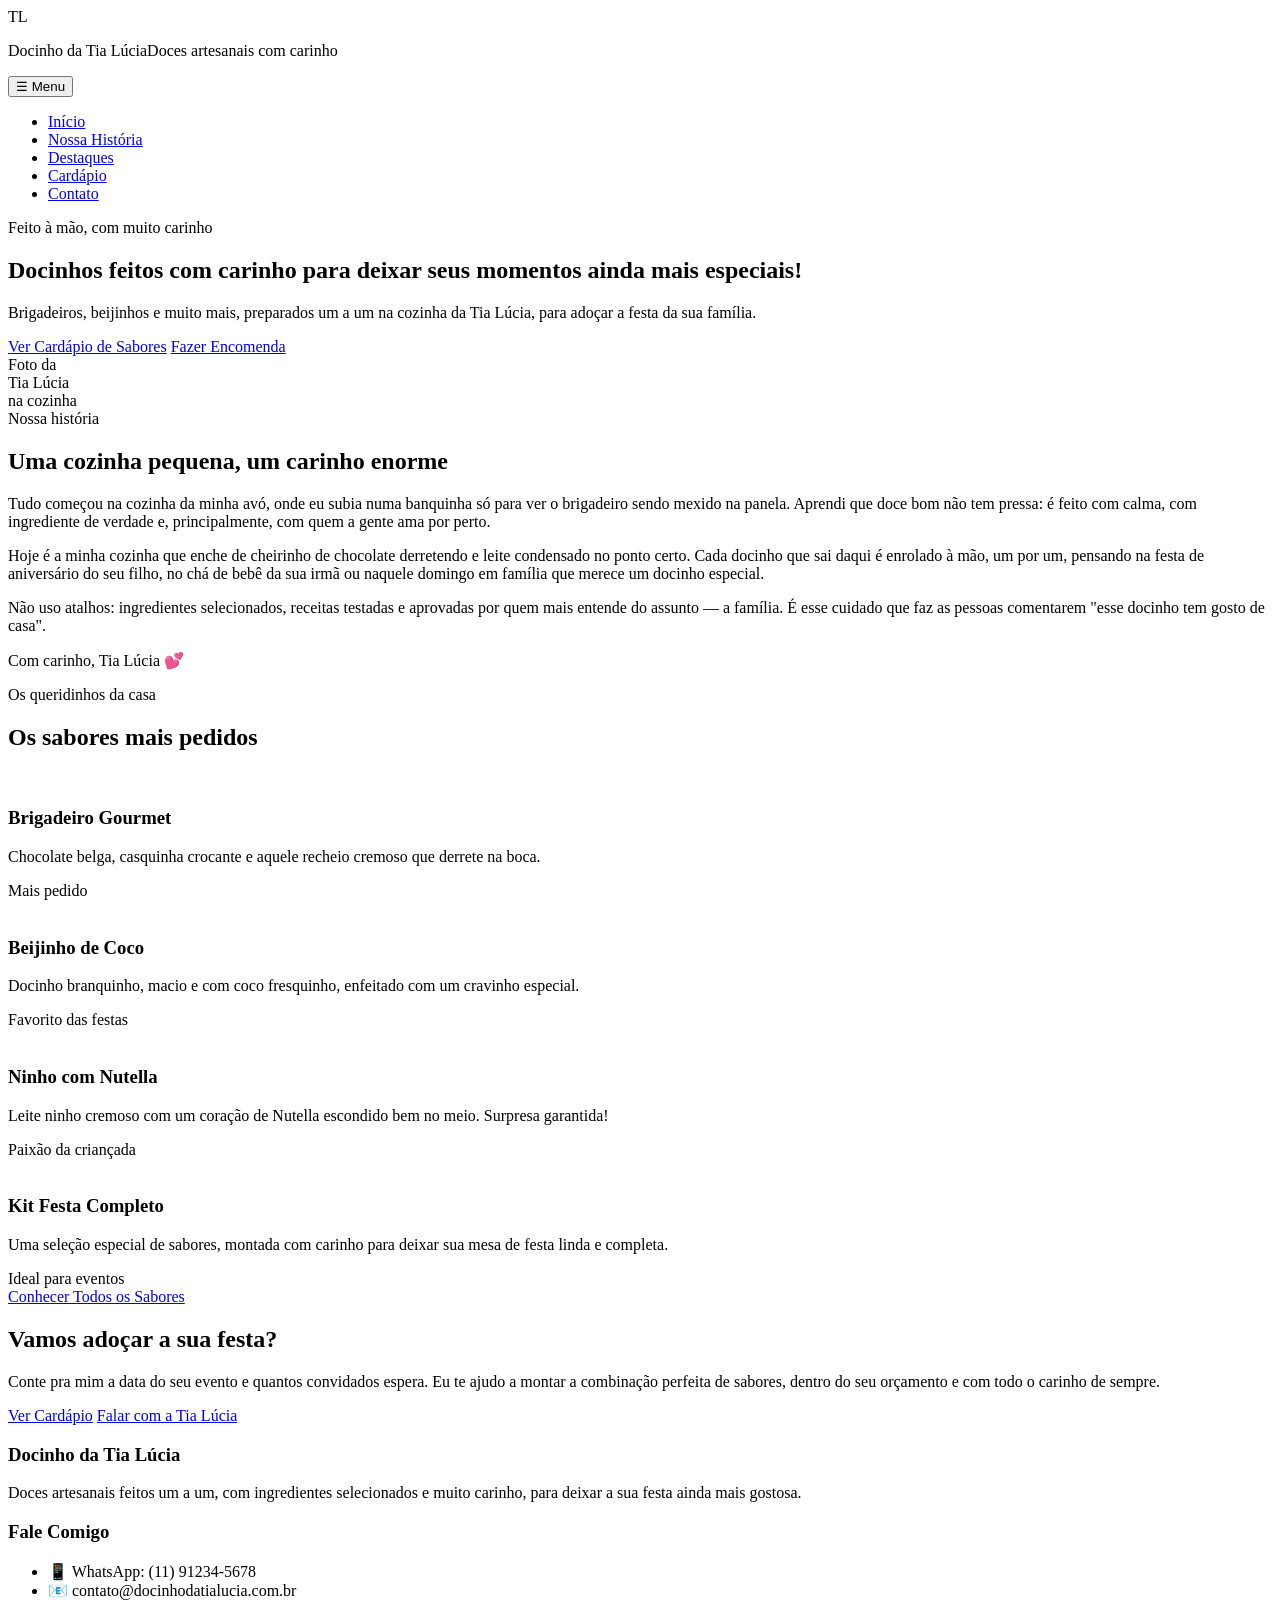
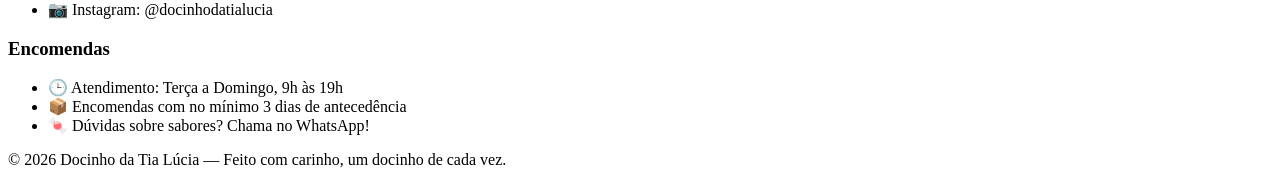
==== index.html @ d93f24ee "Add files via upload" ====
<!DOCTYPE html>
<html lang="pt-BR">
<head>
<meta charset="UTF-8">
<meta name="viewport" content="width=device-width, initial-scale=1.0">
<title>Docinho da Tia Lúcia | Doces artesanais feitos com carinho</title>
<meta name="description" content="Docinhos artesanais para festas, aniversários e reuniões de família. Feitos à mão pela Tia Lúcia, com ingredientes selecionados e muito carinho.">
<link rel="preconnect" href="https://fonts.googleapis.com">
<link rel="stylesheet" href="css/style.css">
</head>
<body>

<!-- ===================== CABEÇALHO ===================== -->
<header class="cabecalho">
  <div class="container">
    <div class="marca">
      <!-- ESPAÇO RESERVADO PARA A LOGO (feita no Canva).
           Quando a logo estiver pronta, troque a div abaixo por:
           <img src="imagens/logo.png" alt="Logo Docinho da Tia Lúcia" class="logo-img" width="56" height="56"> -->
      <div class="logo-placeholder" aria-hidden="true">TL</div>
      <p class="nome-marca">Docinho da Tia Lúcia<span>Doces artesanais com carinho</span></p>
    </div>

    <button class="menu-toggle" aria-label="Abrir menu de navegação" aria-expanded="false">☰ Menu</button>

    <nav class="nav-principal" aria-label="Navegação principal">
      <ul>
        <li><a href="index.html" class="ativo">Início</a></li>
        <li><a href="index.html#sobre">Nossa História</a></li>
        <li><a href="index.html#destaques">Destaques</a></li>
        <li><a href="produtos.html">Cardápio</a></li>
        <li><a href="index.html#contato">Contato</a></li>
      </ul>
    </nav>
  </div>
</header>

<!-- ===================== BANNER PRINCIPAL ===================== -->
<section class="hero">
  <div class="hero-conteudo">
    <span class="selo">Feito à mão, com muito carinho</span>
    <h1>Docinhos feitos com carinho para deixar seus momentos ainda mais especiais!</h1>
    <p class="subtitulo">Brigadeiros, beijinhos e muito mais, preparados um a um na cozinha da Tia Lúcia, para adoçar a festa da sua família.</p>
    <div class="grupo-botoes">
      <a href="produtos.html" class="btn btn-primario">Ver Cardápio de Sabores</a>
      <a href="#contato" class="btn btn-secundario">Fazer Encomenda</a>
    </div>
  </div>
</section>
<div class="borda-forminha" aria-hidden="true"></div>

<!-- ===================== SOBRE NÓS ===================== -->
<section class="sobre revelar" id="sobre">
  <div class="container">
    <div class="sobre-foto">
      <!-- ESPAÇO RESERVADO PARA FOTO DA TIA LÚCIA.
           Substitua a div abaixo por:
           <img src="imagens/tia-lucia.jpg" alt="Tia Lúcia sorrindo na cozinha, preparando docinhos" class="moldura-forminha"> -->
      <div class="moldura-forminha" aria-hidden="true">Foto da<br>Tia Lúcia<br>na cozinha</div>
    </div>

    <div class="sobre-texto">
      <span class="rotulo-secao">Nossa história</span>
      <h2 class="titulo-secao">Uma cozinha pequena, um carinho enorme</h2>
      <p>Tudo começou na cozinha da minha avó, onde eu subia numa banquinha só para ver o brigadeiro sendo mexido na panela. Aprendi que doce bom não tem pressa: é feito com calma, com ingrediente de verdade e, principalmente, com quem a gente ama por perto.</p>
      <p>Hoje é a minha cozinha que enche de cheirinho de chocolate derretendo e leite condensado no ponto certo. Cada docinho que sai daqui é enrolado à mão, um por um, pensando na festa de aniversário do seu filho, no chá de bebê da sua irmã ou naquele domingo em família que merece um docinho especial.</p>
      <p>Não uso atalhos: ingredientes selecionados, receitas testadas e aprovadas por quem mais entende do assunto — a família. É esse cuidado que faz as pessoas comentarem "esse docinho tem gosto de casa".</p>
      <p class="assinatura">Com carinho, Tia Lúcia 💕</p>
    </div>
  </div>
</section>

<!-- ===================== DESTAQUES ===================== -->
<section class="destaques revelar" id="destaques">
  <div class="container">
    <span class="rotulo-secao">Os queridinhos da casa</span>
    <h2 class="titulo-secao">Os sabores mais pedidos</h2>

    <div class="grade-cards">

      <article class="card-doce">
        <!-- Foto ilustrativa (banco de imagens gratuito Pexels). Troque pela foto real do seu docinho quando tiver. -->
        <div class="foto-doce tem-foto" aria-hidden="true">
          <img src="https://images.pexels.com/photos/33158039/pexels-photo-33158039.jpeg?auto=compress&cs=tinysrgb&w=400" alt="" loading="lazy">
        </div>
        <h3>Brigadeiro Gourmet</h3>
        <p>Chocolate belga, casquinha crocante e aquele recheio cremoso que derrete na boca.</p>
        <span class="etiqueta">Mais pedido</span>
      </article>

      <article class="card-doce">
        <div class="foto-doce tem-foto" aria-hidden="true">
          <img src="https://images.pexels.com/photos/6441165/pexels-photo-6441165.jpeg?auto=compress&cs=tinysrgb&w=400" alt="" loading="lazy">
        </div>
        <h3>Beijinho de Coco</h3>
        <p>Docinho branquinho, macio e com coco fresquinho, enfeitado com um cravinho especial.</p>
        <span class="etiqueta">Favorito das festas</span>
      </article>

      <article class="card-doce">
        <div class="foto-doce tem-foto" aria-hidden="true">
          <img src="https://images.pexels.com/photos/9500620/pexels-photo-9500620.jpeg?auto=compress&cs=tinysrgb&w=400" alt="" loading="lazy">
        </div>
        <h3>Ninho com Nutella</h3>
        <p>Leite ninho cremoso com um coração de Nutella escondido bem no meio. Surpresa garantida!</p>
        <span class="etiqueta">Paixão da criançada</span>
      </article>

      <article class="card-doce">
        <div class="foto-doce tem-foto" aria-hidden="true">
          <img src="https://images.pexels.com/photos/28613103/pexels-photo-28613103.jpeg?auto=compress&cs=tinysrgb&w=400" alt="" loading="lazy">
        </div>
        <h3>Kit Festa Completo</h3>
        <p>Uma seleção especial de sabores, montada com carinho para deixar sua mesa de festa linda e completa.</p>
        <span class="etiqueta">Ideal para eventos</span>
      </article>

    </div>

    <div class="grupo-botoes" style="justify-content:center;">
      <a href="produtos.html" class="btn btn-primario">Conhecer Todos os Sabores</a>
    </div>
  </div>
</section>

<!-- ===================== FAIXA DE CHAMADA PARA AÇÃO ===================== -->
<section class="faixa-cta revelar">
  <div class="container">
    <h2 class="titulo-secao">Vamos adoçar a sua festa?</h2>
    <p>Conte pra mim a data do seu evento e quantos convidados espera. Eu te ajudo a montar a combinação perfeita de sabores, dentro do seu orçamento e com todo o carinho de sempre.</p>
    <div class="grupo-botoes">
      <a href="produtos.html" class="btn btn-secundario">Ver Cardápio</a>
      <a href="#contato" class="btn btn-primario" style="background:var(--rosa-doce);">Falar com a Tia Lúcia</a>
    </div>
  </div>
</section>

<!-- ===================== RODAPÉ / CONTATO ===================== -->
<footer class="rodape" id="contato">
  <div class="container">
    <div>
      <h3>Docinho da Tia Lúcia</h3>
      <p>Doces artesanais feitos um a um, com ingredientes selecionados e muito carinho, para deixar a sua festa ainda mais gostosa.</p>
    </div>

    <div>
      <h3>Fale Comigo</h3>
      <ul>
        <li>📱 WhatsApp: (11) 91234-5678</li>
        <li>📧 contato@docinhodatialucia.com.br</li>
        <li>📷 Instagram: @docinhodatialucia</li>
      </ul>
    </div>

    <div>
      <h3>Encomendas</h3>
      <ul>
        <li>🕒 Atendimento: Terça a Domingo, 9h às 19h</li>
        <li>📦 Encomendas com no mínimo 3 dias de antecedência</li>
        <li>🍬 Dúvidas sobre sabores? Chama no WhatsApp!</li>
      </ul>
    </div>
  </div>

  <div class="rodape-baixo">
    <p>&copy; 2026 Docinho da Tia Lúcia — Feito com carinho, um docinho de cada vez.</p>
  </div>
</footer>

<script src="js/script.js"></script>
</body>
</html>
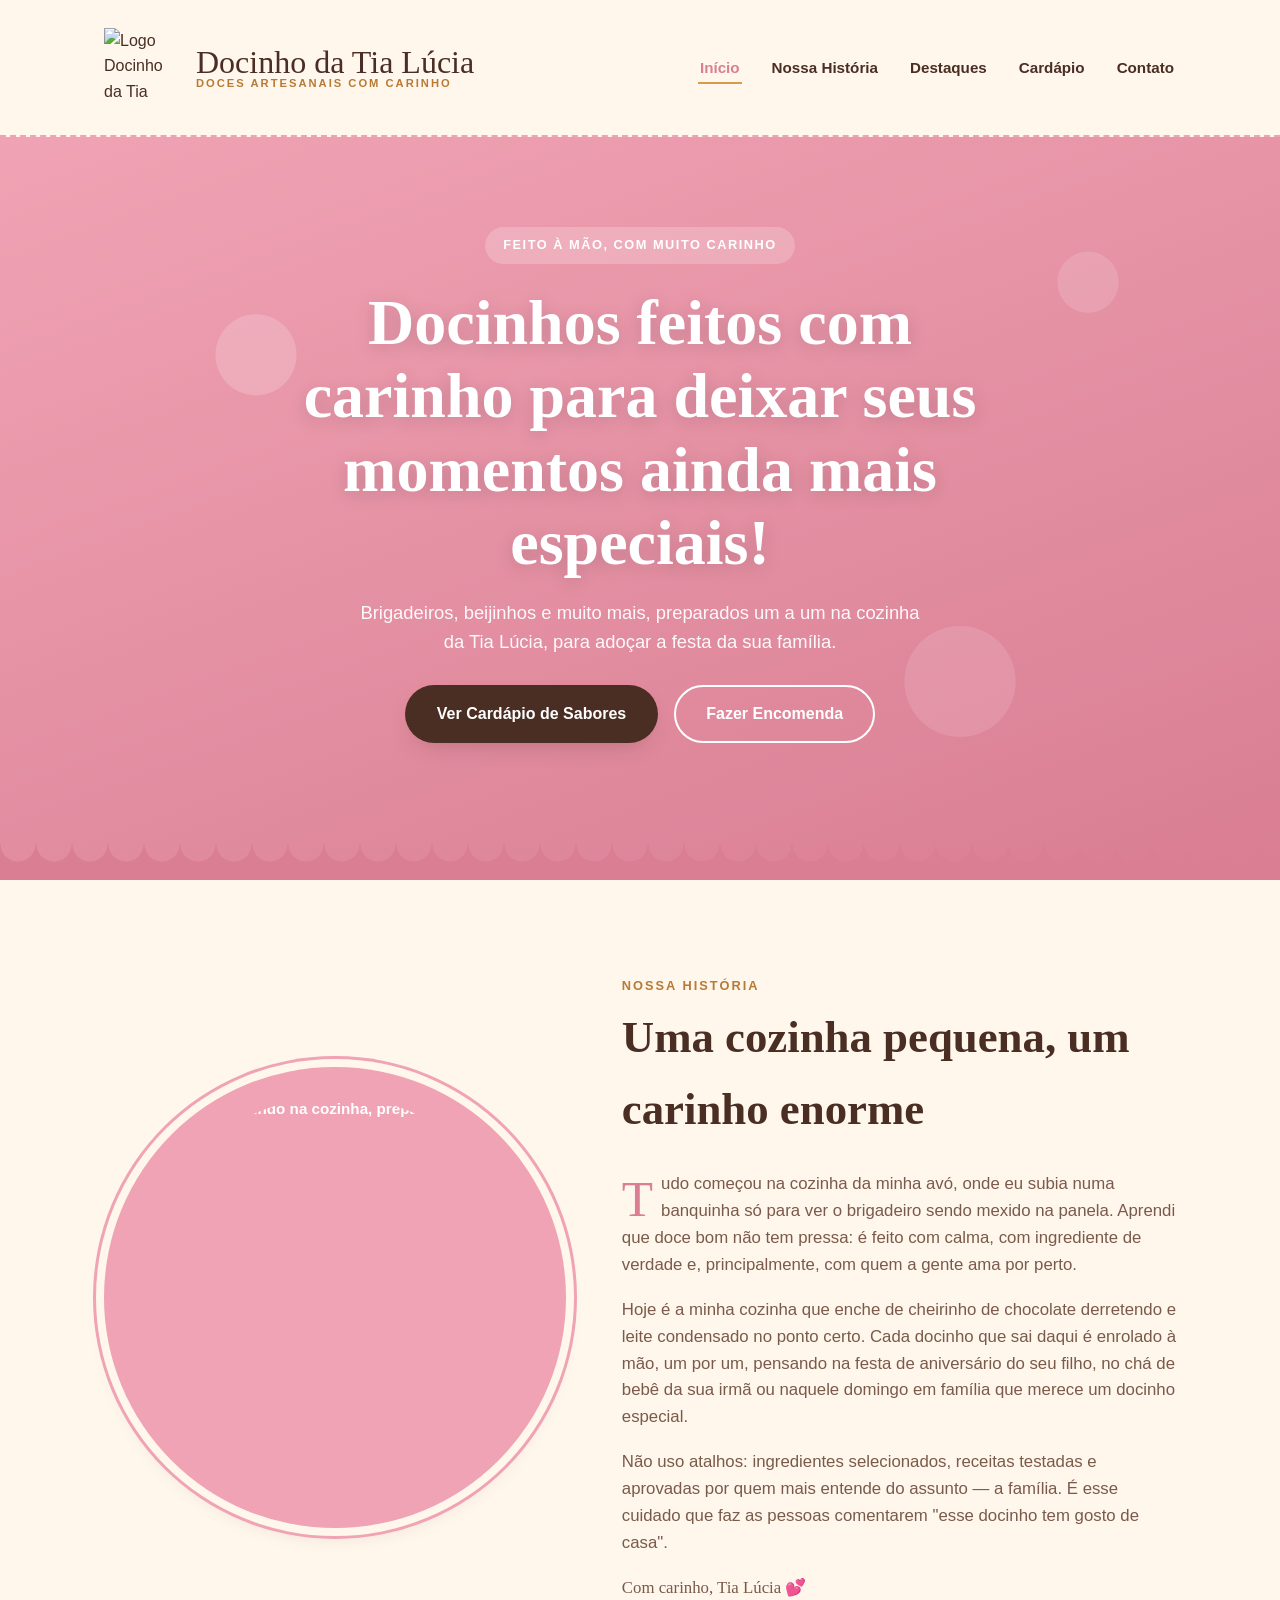
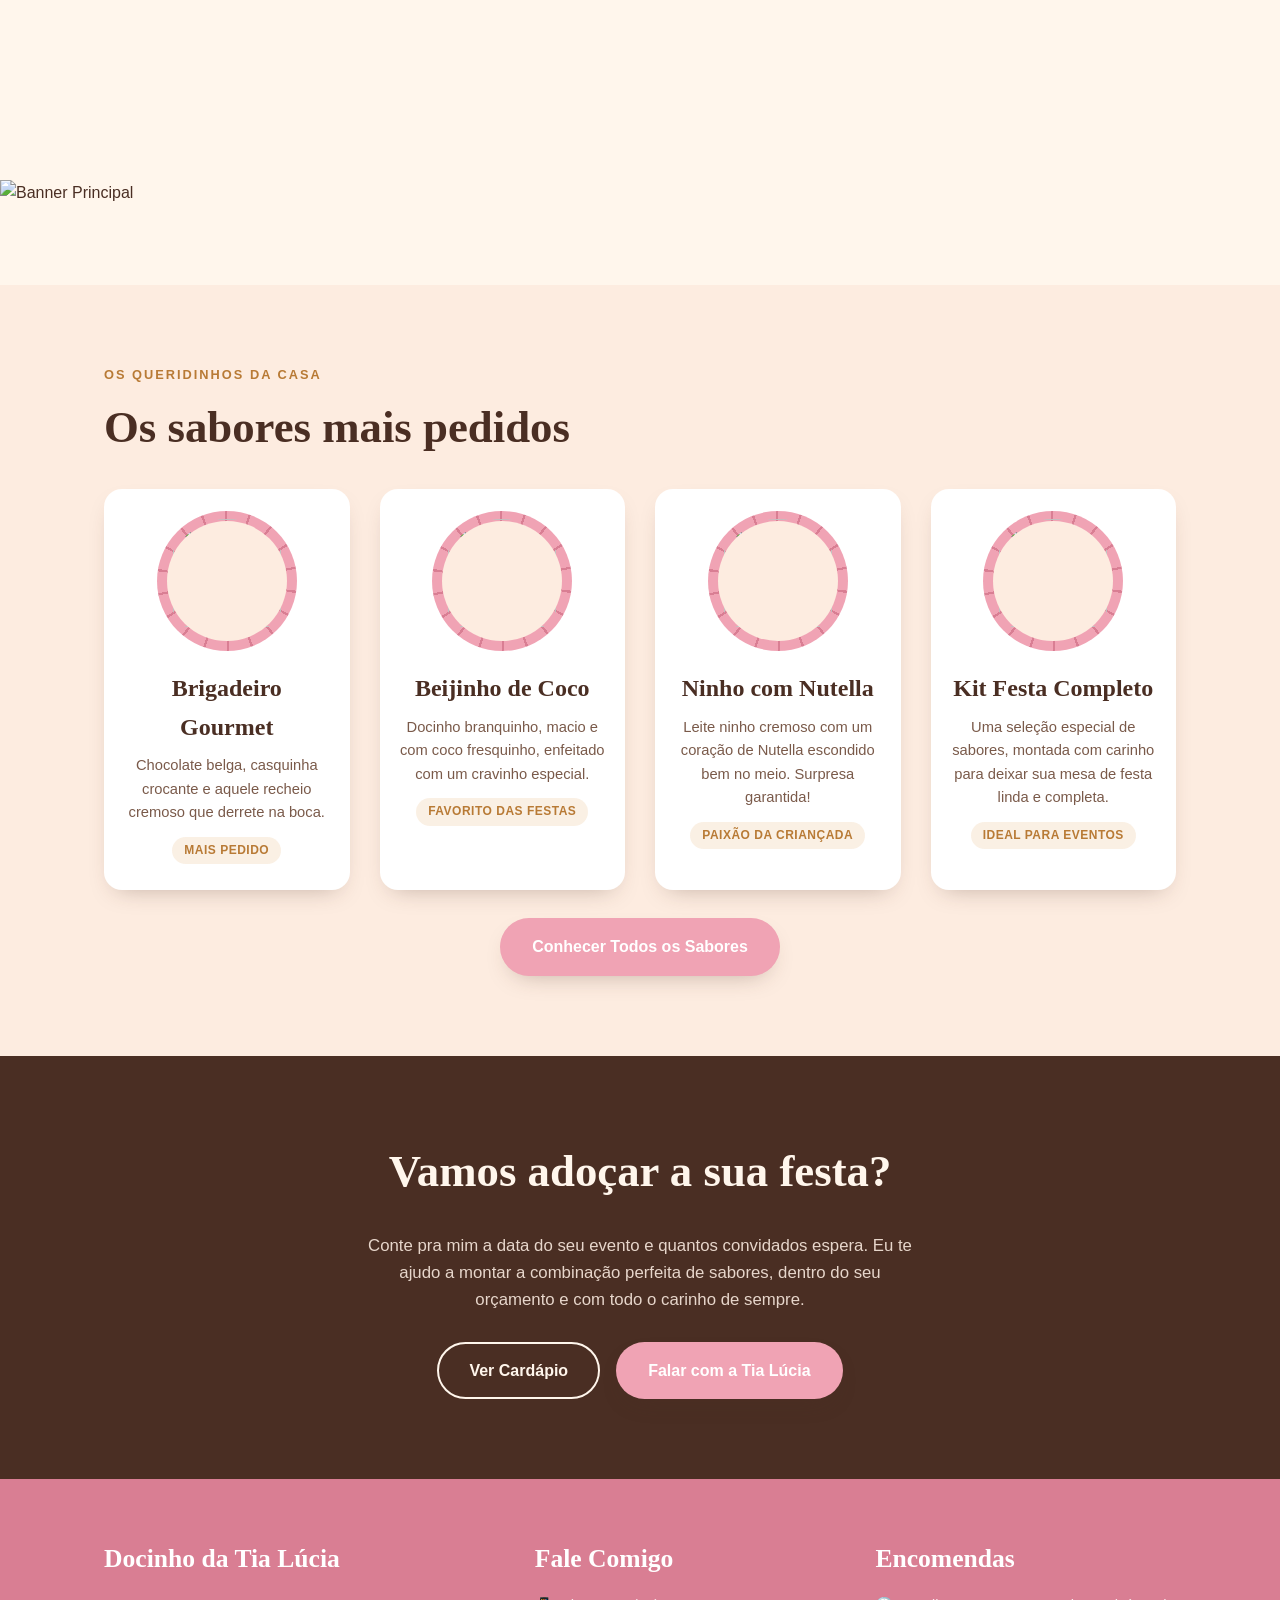
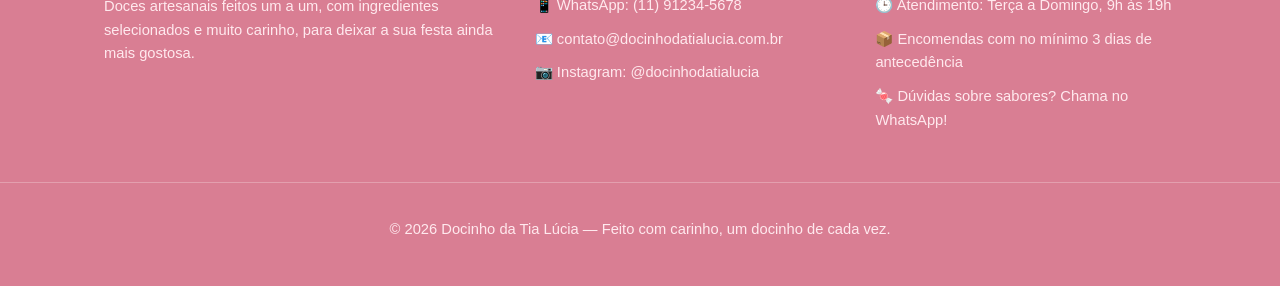
==== commit 1d68838a: "Add files via upload" ====
--- a/index.html
+++ b/index.html
@@ -14,10 +14,7 @@
 <header class="cabecalho">
   <div class="container">
     <div class="marca">
-      <!-- ESPAÇO RESERVADO PARA A LOGO (feita no Canva).
-           Quando a logo estiver pronta, troque a div abaixo por:
-           <img src="imagens/logo.png" alt="Logo Docinho da Tia Lúcia" class="logo-img" width="56" height="56"> -->
-      <div class="logo-placeholder" aria-hidden="true">TL</div>
+       <img src="img/logomain.png" alt="Logo Docinho da Tia Lúcia" class="logo-img" width="80" height="80">
       <p class="nome-marca">Docinho da Tia Lúcia<span>Doces artesanais com carinho</span></p>
     </div>
 
@@ -49,14 +46,13 @@
 </section>
 <div class="borda-forminha" aria-hidden="true"></div>
 
+
+
 <!-- ===================== SOBRE NÓS ===================== -->
 <section class="sobre revelar" id="sobre">
   <div class="container">
     <div class="sobre-foto">
-      <!-- ESPAÇO RESERVADO PARA FOTO DA TIA LÚCIA.
-           Substitua a div abaixo por:
-           <img src="imagens/tia-lucia.jpg" alt="Tia Lúcia sorrindo na cozinha, preparando docinhos" class="moldura-forminha"> -->
-      <div class="moldura-forminha" aria-hidden="true">Foto da<br>Tia Lúcia<br>na cozinha</div>
+           <img src="img/logo.png" alt="Tia Lúcia sorrindo na cozinha, preparando docinhos" class="moldura-forminha">
     </div>
 
     <div class="sobre-texto">
@@ -67,6 +63,14 @@
       <p>Não uso atalhos: ingredientes selecionados, receitas testadas e aprovadas por quem mais entende do assunto — a família. É esse cuidado que faz as pessoas comentarem "esse docinho tem gosto de casa".</p>
       <p class="assinatura">Com carinho, Tia Lúcia 💕</p>
     </div>
+  </div>
+</section>
+
+<!-- Adicione isso no seu arquivo HTML (ex: index.html) -->
+<section id="home" class="home-section">
+  <div class="banner-container">
+      <!-- O caminho reflete a estrutura de pastas que você enviou -->
+      <img src="img/banner.png" alt="Banner Principal" class="banner-img">
   </div>
 </section>
 
--- a/css/style.css
+++ b/css/style.css
@@ -0,0 +1,827 @@
+/* ==========================================================================
+   Docinho da Tia Lúcia — Folha de estilos
+   Paleta: rosa-doce, creme-baunilha, marrom-brigadeiro, caramelo, pistache
+   Assinatura visual: borda "de forminha de docinho" (scalloped), como as
+   forminhas de papel onde os doces são colocados.
+   ========================================================================== */
+
+@import url('https://fonts.googleapis.com/css2?family=Caveat:wght@600;700&family=Quicksand:wght@400;500;600;700&display=swap');
+
+:root {
+  /* Paleta */
+  --rosa-doce: #f0a3b4;
+  --rosa-doce-escuro: #d97e93;
+  --creme-baunilha: #fff6ec;
+  --creme-cartao: #fdece0;
+  --marrom-brigadeiro: #4a2e23;
+  --marrom-suave: #7a5a4a;
+  --caramelo: #d99a4e;
+  --caramelo-escuro: #b87a35;
+  --pistache: #a8c69f;
+
+  /* Tipografia */
+  --fonte-titulo: 'Caveat', cursive;
+  --fonte-corpo: 'Quicksand', sans-serif;
+
+  /* Layout */
+  --largura-max: 1120px;
+  --raio: 18px;
+  --sombra: 0 10px 25px -12px rgba(74, 46, 35, 0.35);
+}
+
+* {
+  box-sizing: border-box;
+}
+
+html {
+  scroll-behavior: smooth;
+}
+
+body {
+  margin: 0;
+  font-family: var(--fonte-corpo);
+  background-color: var(--creme-baunilha);
+  color: var(--marrom-brigadeiro);
+  line-height: 1.6;
+  -webkit-font-smoothing: antialiased;
+}
+
+img {
+  max-width: 100%;
+  display: block;
+}
+
+a {
+  color: inherit;
+  text-decoration: none;
+}
+
+.container {
+  width: 100%;
+  max-width: var(--largura-max);
+  margin: 0 auto;
+  padding: 0 24px;
+}
+
+/* Foco visível para acessibilidade via teclado */
+a:focus-visible,
+button:focus-visible {
+  outline: 3px solid var(--caramelo-escuro);
+  outline-offset: 3px;
+  border-radius: 6px;
+}
+
+/* ==========================================================================
+   Cabeçalho
+   ========================================================================== */
+
+.cabecalho {
+  position: sticky;
+  top: 0;
+  z-index: 50;
+  background: var(--creme-baunilha);
+  border-bottom: 2px dashed var(--rosa-doce);
+}
+
+.cabecalho .container {
+  display: flex;
+  align-items: center;
+  justify-content: space-between;
+  padding-top: 14px;
+  padding-bottom: 14px;
+  gap: 16px;
+}
+
+.marca {
+  display: flex;
+  align-items: center;
+  gap: 12px;
+}
+
+/* ESPAÇO RESERVADO PARA A LOGO (feita no Canva).
+   Substitua o conteúdo do <div class="logo-placeholder"> por:
+   <img src="imagens/logo.png" alt="Logo Docinho da Tia Lúcia" class="logo-img">
+   Tamanho sugerido: 80x80px (fundo transparente, formato .png) */
+.logo-placeholder {
+  width: 56px;
+  height: 56px;
+  border-radius: 50%;
+  background: var(--rosa-doce);
+  border: 3px solid var(--caramelo);
+  display: flex;
+  align-items: center;
+  justify-content: center;
+  font-family: var(--fonte-titulo);
+  font-size: 1.6rem;
+  color: #fff;
+  flex-shrink: 0;
+}
+
+.nome-marca {
+  font-family: var(--fonte-titulo);
+  font-size: 2rem;
+  color: var(--marrom-brigadeiro);
+  line-height: 1;
+}
+
+.nome-marca span {
+  display: block;
+  font-family: var(--fonte-corpo);
+  font-size: 0.7rem;
+  letter-spacing: 2px;
+  text-transform: uppercase;
+  color: var(--caramelo-escuro);
+  font-weight: 600;
+}
+
+.nav-principal ul {
+  list-style: none;
+  display: flex;
+  gap: 28px;
+  margin: 0;
+  padding: 0;
+}
+
+.nav-principal a {
+  font-weight: 600;
+  font-size: 0.95rem;
+  padding: 6px 2px;
+  border-bottom: 2px solid transparent;
+  transition: border-color 0.2s ease, color 0.2s ease;
+}
+
+.nav-principal a:hover,
+.nav-principal a.ativo {
+  border-color: var(--caramelo);
+  color: var(--rosa-doce-escuro);
+}
+
+.menu-toggle {
+  display: none;
+  background: none;
+  border: 2px solid var(--marrom-brigadeiro);
+  border-radius: 10px;
+  padding: 8px 10px;
+  font-size: 1.1rem;
+  cursor: pointer;
+}
+
+/* ==========================================================================
+   Botões
+   ========================================================================== */
+
+.btn {
+  display: inline-block;
+  font-family: var(--fonte-corpo);
+  font-weight: 700;
+  font-size: 1rem;
+  padding: 14px 30px;
+  border-radius: 999px;
+  border: 2px solid transparent;
+  cursor: pointer;
+  transition: transform 0.15s ease, box-shadow 0.15s ease, background 0.2s ease;
+}
+
+.btn:hover {
+  transform: translateY(-3px);
+}
+
+.btn-primario {
+  background: var(--rosa-doce);
+  color: #fff;
+  box-shadow: var(--sombra);
+}
+
+.btn-primario:hover {
+  background: var(--rosa-doce-escuro);
+}
+
+.btn-secundario {
+  background: transparent;
+  border-color: var(--marrom-brigadeiro);
+  color: var(--marrom-brigadeiro);
+}
+
+.btn-secundario:hover {
+  background: var(--marrom-brigadeiro);
+  color: var(--creme-baunilha);
+}
+
+.grupo-botoes {
+  display: flex;
+  flex-wrap: wrap;
+  gap: 16px;
+  margin-top: 28px;
+}
+
+/* ==========================================================================
+   Banner Principal (Hero)
+   ========================================================================== */
+
+.hero {
+  position: relative;
+  background: linear-gradient(160deg, var(--rosa-doce) 0%, var(--rosa-doce-escuro) 100%);
+  color: #fff;
+  padding: 90px 0 120px;
+  text-align: center;
+  overflow: hidden;
+}
+
+.hero::before {
+  content: "";
+  position: absolute;
+  inset: 0;
+  background-image: radial-gradient(circle at 20% 30%, rgba(255,255,255,0.18) 0, rgba(255,255,255,0.18) 40px, transparent 41px),
+                     radial-gradient(circle at 85% 20%, rgba(255,255,255,0.14) 0, rgba(255,255,255,0.14) 30px, transparent 31px),
+                     radial-gradient(circle at 75% 75%, rgba(255,255,255,0.12) 0, rgba(255,255,255,0.12) 55px, transparent 56px);
+  pointer-events: none;
+}
+
+.hero-conteudo {
+  position: relative;
+  max-width: 780px;
+  margin: 0 auto;
+  padding: 0 24px;
+}
+
+.hero .selo {
+  display: inline-block;
+  font-family: var(--fonte-corpo);
+  font-weight: 700;
+  font-size: 0.8rem;
+  letter-spacing: 1.5px;
+  text-transform: uppercase;
+  background: rgba(255,255,255,0.2);
+  padding: 8px 18px;
+  border-radius: 999px;
+  margin-bottom: 22px;
+}
+
+.hero h1 {
+  font-family: var(--fonte-titulo);
+  font-size: clamp(2.4rem, 6vw, 4rem);
+  font-weight: 700;
+  line-height: 1.15;
+  margin: 0 0 18px;
+  text-shadow: 0 4px 18px rgba(0,0,0,0.15);
+}
+
+.hero p.subtitulo {
+  font-size: 1.15rem;
+  opacity: 0.95;
+  max-width: 560px;
+  margin: 0 auto;
+}
+
+.hero .grupo-botoes {
+  justify-content: center;
+}
+
+.hero .btn-primario {
+  background: var(--marrom-brigadeiro);
+}
+
+.hero .btn-primario:hover {
+  background: #33201a;
+}
+
+.hero .btn-secundario {
+  border-color: #fff;
+  color: #fff;
+}
+
+.hero .btn-secundario:hover {
+  background: #fff;
+  color: var(--rosa-doce-escuro);
+}
+
+/* Borda "de forminha de docinho" (scalloped) — assinatura visual do site.
+   Simula o recorte ondulado das forminhas de papel usadas nos docinhos. */
+.borda-forminha {
+  position: relative;
+  height: 34px;
+  width: 100%;
+  background: var(--creme-baunilha);
+  margin-top: -1px;
+}
+
+.borda-forminha::before {
+  content: "";
+  position: absolute;
+  top: -18px;
+  left: 0;
+  right: 0;
+  height: 36px;
+  background-image: radial-gradient(circle at 18px 0, transparent 17px, var(--rosa-doce-escuro) 18px);
+  background-size: 36px 36px;
+  background-repeat: repeat-x;
+}
+
+/* ==========================================================================
+   Seções gerais
+   ========================================================================== */
+
+section {
+  padding: 80px 0;
+}
+
+.rotulo-secao {
+  font-family: var(--fonte-corpo);
+  font-weight: 700;
+  font-size: 0.8rem;
+  letter-spacing: 2px;
+  text-transform: uppercase;
+  color: var(--caramelo-escuro);
+  margin-bottom: 6px;
+  display: block;
+}
+
+.titulo-secao {
+  font-family: var(--fonte-titulo);
+  font-size: clamp(2rem, 4vw, 2.8rem);
+  color: var(--marrom-brigadeiro);
+  margin: 0 0 26px;
+}
+
+/* ==========================================================================
+   Sobre nós
+   ========================================================================== */
+
+.sobre {
+  background: var(--creme-baunilha);
+}
+
+.sobre .container {
+  display: grid;
+  grid-template-columns: 1fr 1.2fr;
+  gap: 56px;
+  align-items: center;
+}
+
+.sobre-foto {
+  position: relative;
+}
+
+/* Moldura circular "de forminha" para a foto da Tia Lúcia */
+.moldura-forminha {
+  width: 100%;
+  aspect-ratio: 1 / 1;
+  border-radius: 50%;
+  background: var(--rosa-doce);
+  display: flex;
+  align-items: center;
+  justify-content: center;
+  color: #fff;
+  font-family: var(--fonte-corpo);
+  font-weight: 600;
+  text-align: center;
+  padding: 30px;
+  box-shadow: 0 0 0 8px var(--creme-baunilha), 0 0 0 11px var(--rosa-doce), var(--sombra);
+  font-size: 0.95rem;
+}
+
+.sobre-texto p {
+  margin: 0 0 18px;
+  font-size: 1.05rem;
+  color: var(--marrom-suave);
+}
+
+.sobre-texto p:first-of-type::first-letter {
+  font-family: var(--fonte-titulo);
+  font-size: 3.2rem;
+  color: var(--rosa-doce-escuro);
+  float: left;
+  line-height: 0.8;
+  margin: 8px 8px 0 0;
+}
+
+.assinatura {
+  font-family: var(--fonte-titulo);
+  font-size: 1.7rem;
+  color: var(--rosa-doce-escuro);
+  margin-top: 20px;
+}
+
+/* ==========================================================================
+   Destaques / Cards de produto
+   ========================================================================== */
+
+.destaques {
+  background: var(--creme-cartao);
+}
+
+.grade-cards {
+  display: grid;
+  grid-template-columns: repeat(auto-fit, minmax(240px, 1fr));
+  gap: 30px;
+  margin-top: 10px;
+}
+
+.card-doce {
+  background: #fff;
+  border-radius: var(--raio);
+  padding: 22px 20px 26px;
+  text-align: center;
+  box-shadow: var(--sombra);
+  transition: transform 0.2s ease, box-shadow 0.2s ease;
+}
+
+.card-doce:hover {
+  transform: translateY(-6px);
+  box-shadow: 0 16px 30px -14px rgba(74, 46, 35, 0.4);
+}
+
+/* Moldura scalloped em volta das fotos dos produtos, como uma forminha vista de cima */
+.foto-doce {
+  width: 140px;
+  height: 140px;
+  margin: 0 auto 18px;
+  border-radius: 50%;
+  background: var(--rosa-doce);
+  background: repeating-conic-gradient(var(--rosa-doce) 0deg 18deg, var(--rosa-doce-escuro) 18deg 20deg);
+  display: flex;
+  align-items: center;
+  justify-content: center;
+  position: relative;
+}
+
+.foto-doce::after {
+  content: attr(data-doce);
+  position: absolute;
+  inset: 10px;
+  border-radius: 50%;
+  background: var(--creme-cartao);
+  display: flex;
+  align-items: center;
+  justify-content: center;
+  text-align: center;
+  font-size: 0.75rem;
+  font-weight: 600;
+  color: var(--marrom-suave);
+  padding: 8px;
+}
+
+/* Quando já existe uma foto real, ela substitui o "::after" de texto */
+.foto-doce.tem-foto::after {
+  content: "";
+}
+
+.foto-doce img {
+  position: absolute;
+  inset: 8px;
+  width: calc(100% - 16px);
+  height: calc(100% - 16px);
+  border-radius: 50%;
+  object-fit: cover;
+}
+
+.card-doce h3 {
+  font-family: var(--fonte-titulo);
+  font-size: 1.5rem;
+  margin: 0 0 8px;
+  color: var(--marrom-brigadeiro);
+}
+
+.card-doce p {
+  font-size: 0.92rem;
+  color: var(--marrom-suave);
+  margin: 0;
+}
+
+.etiqueta {
+  display: inline-block;
+  margin-top: 12px;
+  font-size: 0.75rem;
+  font-weight: 700;
+  letter-spacing: 0.5px;
+  text-transform: uppercase;
+  color: var(--caramelo-escuro);
+  background: rgba(217, 154, 78, 0.15);
+  padding: 4px 12px;
+  border-radius: 999px;
+}
+
+/* ==========================================================================
+   Chamada para ação (faixa)
+   ========================================================================== */
+
+.faixa-cta {
+  background: var(--marrom-brigadeiro);
+  color: var(--creme-baunilha);
+  text-align: center;
+}
+
+.faixa-cta .titulo-secao {
+  color: var(--creme-baunilha);
+}
+
+.faixa-cta p {
+  max-width: 560px;
+  margin: 0 auto 10px;
+  color: #e7d6cb;
+  font-size: 1.05rem;
+}
+
+.faixa-cta .grupo-botoes {
+  justify-content: center;
+}
+
+.faixa-cta .btn-secundario {
+  border-color: var(--creme-baunilha);
+  color: var(--creme-baunilha);
+}
+
+.faixa-cta .btn-secundario:hover {
+  background: var(--creme-baunilha);
+  color: var(--marrom-brigadeiro);
+}
+
+/* ==========================================================================
+   Rodapé
+   ========================================================================== */
+
+.rodape {
+  background: var(--rosa-doce-escuro);
+  color: #fff;
+  padding: 60px 0 30px;
+}
+
+.rodape .container {
+  display: grid;
+  grid-template-columns: 1.3fr 1fr 1fr;
+  gap: 40px;
+}
+
+.rodape h3 {
+  font-family: var(--fonte-titulo);
+  font-size: 1.6rem;
+  margin: 0 0 14px;
+}
+
+.rodape p,
+.rodape li {
+  font-size: 0.92rem;
+  color: #ffe9ee;
+}
+
+.rodape ul {
+  list-style: none;
+  padding: 0;
+  margin: 0;
+}
+
+.rodape li {
+  margin-bottom: 10px;
+  display: flex;
+  gap: 8px;
+}
+
+.rodape a:hover {
+  text-decoration: underline;
+}
+
+.rodape-baixo {
+  border-top: 1px solid rgba(255,255,255,0.25);
+  margin-top: 40px;
+  padding-top: 20px;
+  text-align: center;
+  font-size: 0.8rem;
+  color: #ffe9ee;
+}
+
+/* ==========================================================================
+   Página de Catálogo — produtos.html
+   ========================================================================== */
+
+.topo-catalogo {
+  background: linear-gradient(160deg, var(--rosa-doce) 0%, var(--rosa-doce-escuro) 100%);
+  color: #fff;
+  padding: 60px 0 90px;
+  text-align: center;
+}
+
+.topo-catalogo h1 {
+  font-family: var(--fonte-titulo);
+  font-size: clamp(2.2rem, 5vw, 3.4rem);
+  margin: 0 0 12px;
+}
+
+.topo-catalogo p {
+  max-width: 560px;
+  margin: 0 auto;
+  opacity: 0.95;
+}
+
+.filtro-categorias {
+  display: flex;
+  flex-wrap: wrap;
+  gap: 10px;
+  justify-content: center;
+  margin: -55px 0 50px;
+  position: relative;
+  z-index: 5;
+}
+
+.filtro-categorias button {
+  font-family: var(--fonte-corpo);
+  font-weight: 700;
+  font-size: 0.85rem;
+  padding: 10px 20px;
+  border-radius: 999px;
+  border: 2px solid var(--rosa-doce);
+  background: #fff;
+  color: var(--marrom-brigadeiro);
+  cursor: pointer;
+  box-shadow: var(--sombra);
+  transition: background 0.2s ease, color 0.2s ease;
+}
+
+.filtro-categorias button:hover,
+.filtro-categorias button.ativo {
+  background: var(--rosa-doce);
+  color: #fff;
+}
+
+.categoria-produtos {
+  padding: 20px 0 60px;
+}
+
+.categoria-produtos h2 {
+  font-family: var(--fonte-titulo);
+  font-size: 2.1rem;
+  color: var(--marrom-brigadeiro);
+  border-bottom: 2px dashed var(--rosa-doce);
+  padding-bottom: 10px;
+  margin-bottom: 30px;
+}
+
+.grade-catalogo {
+  display: grid;
+  grid-template-columns: repeat(auto-fit, minmax(260px, 1fr));
+  gap: 28px;
+}
+
+.card-produto {
+  background: #fff;
+  border-radius: var(--raio);
+  overflow: hidden;
+  box-shadow: var(--sombra);
+  display: flex;
+  flex-direction: column;
+  transition: transform 0.2s ease;
+}
+
+.card-produto:hover {
+  transform: translateY(-5px);
+}
+
+/* Espaço reservado para foto do produto. Substitua o div por:
+   <img src="imagens/nome-do-produto.jpg" alt="Descrição do produto"> */
+.foto-produto-placeholder {
+  height: 170px;
+  background: repeating-linear-gradient(135deg, var(--creme-cartao), var(--creme-cartao) 12px, #fbe0d0 12px, #fbe0d0 24px);
+  display: flex;
+  align-items: center;
+  justify-content: center;
+  color: var(--caramelo-escuro);
+  font-size: 0.8rem;
+  font-weight: 700;
+  text-align: center;
+  padding: 10px;
+}
+
+.foto-produto {
+  width: 100%;
+  height: 170px;
+  object-fit: cover;
+  display: block;
+}
+
+.corpo-card-produto {
+  padding: 20px 22px 24px;
+  flex: 1;
+  display: flex;
+  flex-direction: column;
+}
+
+.corpo-card-produto h3 {
+  font-family: var(--fonte-titulo);
+  font-size: 1.55rem;
+  margin: 0 0 8px;
+  color: var(--marrom-brigadeiro);
+}
+
+.corpo-card-produto p.descricao {
+  font-size: 0.92rem;
+  color: var(--marrom-suave);
+  margin: 0 0 14px;
+  flex: 1;
+}
+
+.info-produto {
+  font-size: 0.82rem;
+  margin: 4px 0;
+  color: var(--marrom-brigadeiro);
+}
+
+.info-produto strong {
+  color: var(--caramelo-escuro);
+}
+
+.como-encomendar {
+  margin-top: 14px;
+  padding-top: 12px;
+  border-top: 1px dashed var(--rosa-doce);
+  font-size: 0.82rem;
+  color: var(--marrom-suave);
+}
+
+/* ==========================================================================
+   Animações leves de entrada (respeitando prefers-reduced-motion)
+   ========================================================================== */
+
+.revelar {
+  opacity: 0;
+  transform: translateY(18px);
+  transition: opacity 0.6s ease, transform 0.6s ease;
+}
+
+.revelar.visivel {
+  opacity: 1;
+  transform: translateY(0);
+}
+
+@media (prefers-reduced-motion: reduce) {
+  html {
+    scroll-behavior: auto;
+  }
+  .revelar {
+    opacity: 1;
+    transform: none;
+    transition: none;
+  }
+  .card-doce:hover,
+  .card-produto:hover,
+  .btn:hover {
+    transform: none;
+  }
+}
+
+/* ==========================================================================
+   Responsivo
+   ========================================================================== */
+
+@media (max-width: 860px) {
+  .sobre .container {
+    grid-template-columns: 1fr;
+  }
+  .moldura-forminha {
+    max-width: 280px;
+    margin: 0 auto;
+  }
+  .rodape .container {
+    grid-template-columns: 1fr;
+    gap: 32px;
+  }
+}
+
+@media (max-width: 700px) {
+  .nav-principal {
+    position: fixed;
+    top: 84px;
+    left: 0;
+    right: 0;
+    background: var(--creme-baunilha);
+    border-bottom: 2px dashed var(--rosa-doce);
+    max-height: 0;
+    overflow: hidden;
+    transition: max-height 0.3s ease;
+  }
+  .nav-principal.aberto {
+    max-height: 320px;
+  }
+  .nav-principal ul {
+    flex-direction: column;
+    gap: 0;
+    padding: 10px 24px 20px;
+  }
+  .nav-principal li {
+    border-bottom: 1px solid rgba(217,126,147,0.2);
+  }
+  .nav-principal a {
+    display: block;
+    padding: 14px 0;
+  }
+  .menu-toggle {
+    display: inline-flex;
+  }
+  .hero {
+    padding: 60px 0 90px;
+  }
+  section {
+    padding: 56px 0;
+  }
+  .filtro-categorias {
+    margin-top: -40px;
+  }
+}
